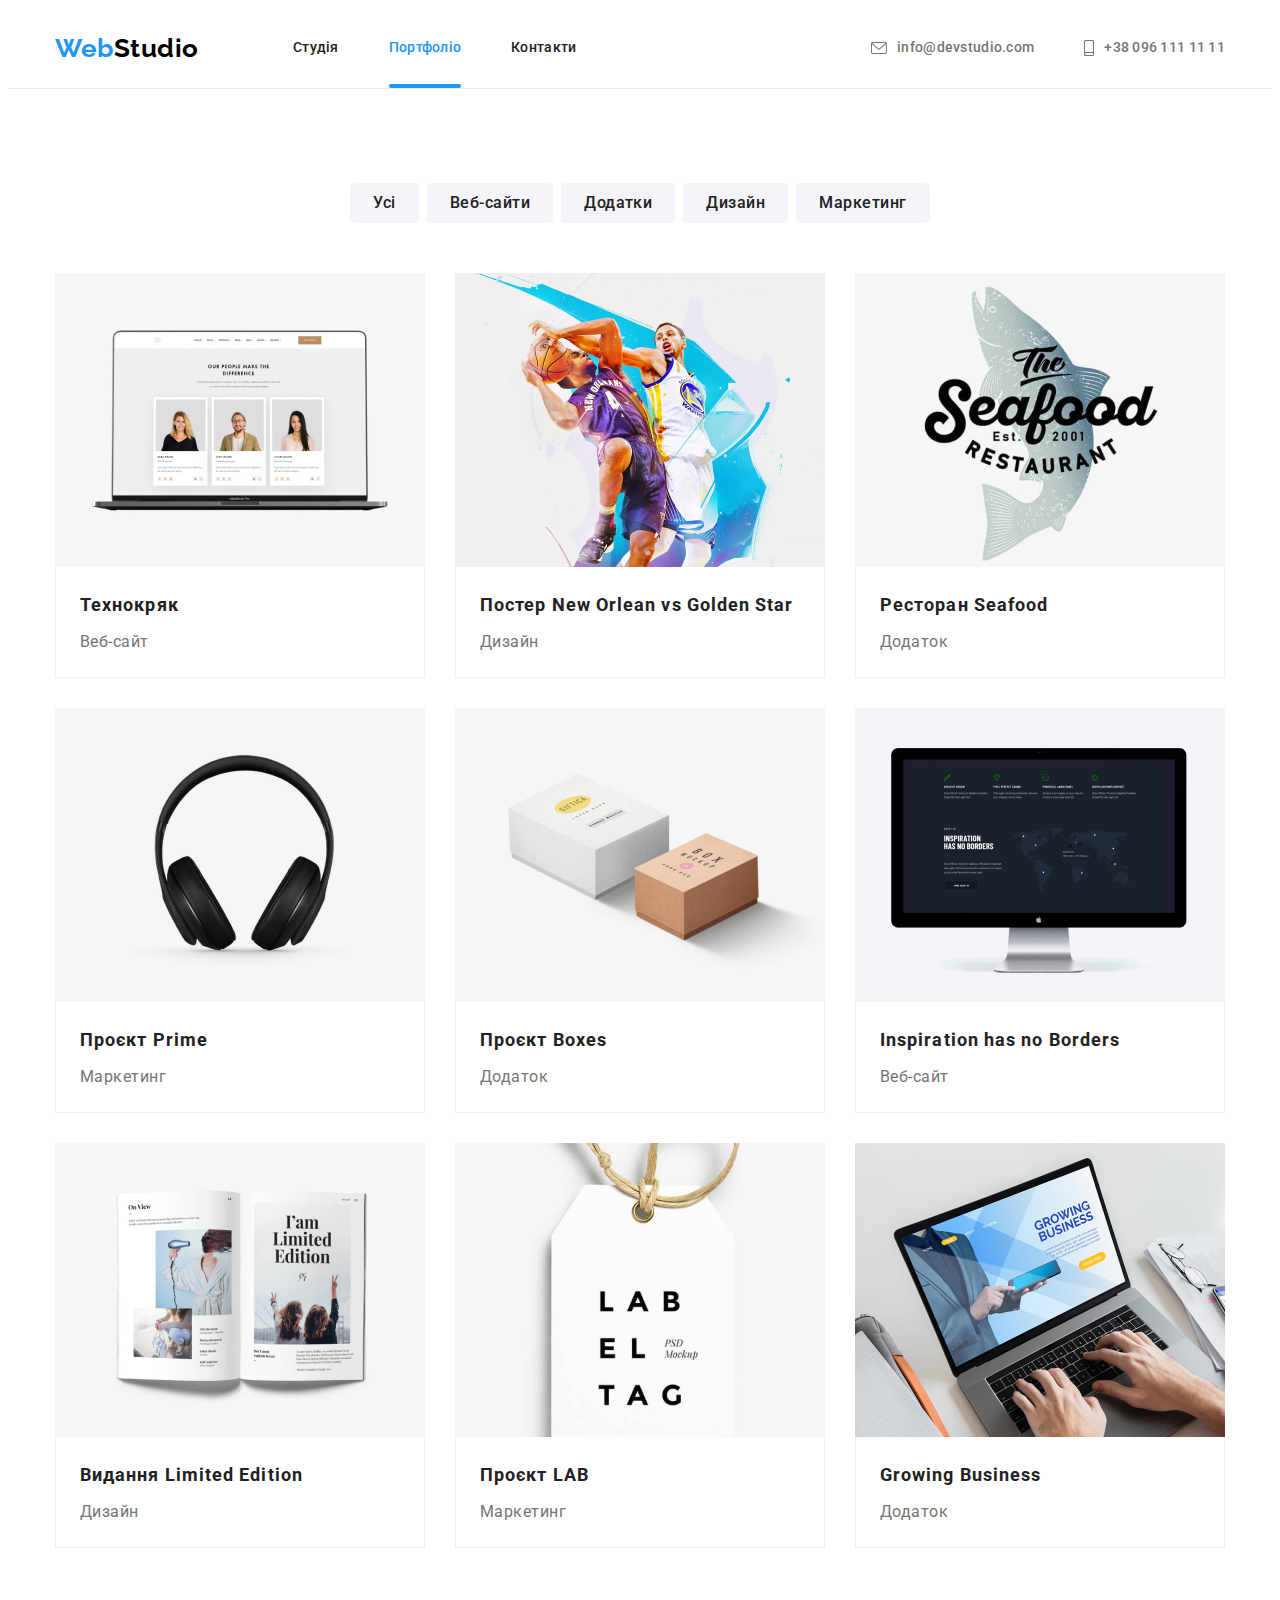
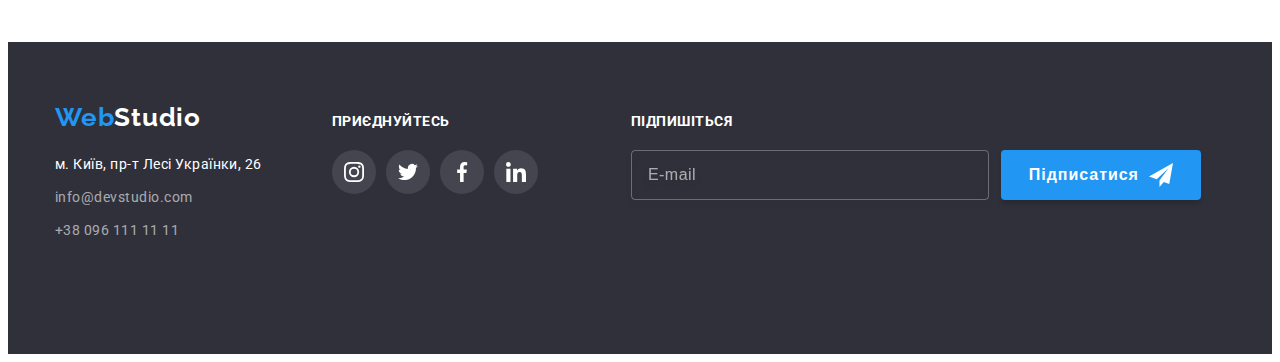
==== portfolio.html @ f52bf589 "first" ====
<!DOCTYPE html>
<html lang="uk">
<head>
    <meta charset="UTF-8">
    <meta http-equiv="X-UA-Compatible" content="IE=edge">
    <meta name="viewport" content="width=device-width, initial-scale=1.0">
    <title>Портфоліо</title>
    <link rel="stylesheet" href="https://cdnjs.cloudflare.com/ajax/libs/modern-normalize/1.1.0/modern-normalize.min.css" integrity="sha512-wpPYUAdjBVSE4KJnH1VR1HeZfpl1ub8YT/NKx4PuQ5NmX2tKuGu6U/JRp5y+Y8XG2tV+wKQpNHVUX03MfMFn9Q==" crossorigin="anonymous" referrerpolicy="no-referrer" />
    <link rel="stylesheet" href="./css/styles.css">
    <link rel="stylesheet" href="https://fonts.googleapis.com/css2?family=Raleway:wght@700&family=Roboto:wght@400;500;700;900&display=swap">
</head>
<body>
     <!-- Шапка  -->
     <header class="header-border">
        <div class="container header-flex"> 
            <nav class="navigait"> 
                <!-- Лого -->
                <a href="#" class="logo"><span class="logo-blue">Web</span>Studio</a>
                 <!-- Навігація по сайту -->
                <ul class="navi">
                    <li class="navi-list"><a href="./index.html" class="navi-link">Студія</a>
                    </li> 
                    <li class="navi-list"><a href="./portfolio.html" class="navi-link current">Портфоліо</a>
                    </li>
                    <li class="navi-list"><a href="#" class="navi-link">Контакти</a>
                    </li>
                </ul>             
            </nav>         
                <!-- Контакти -->    
                <ul class="contacts">
                    <li class="contact-list">
                        <a href="mailto:info@devstudio.com" class="contacts-link">
                            <svg class="contacts-icon" width="16" height="12"><use href="images/icons.svg#icon-envelope"></use></svg>info@devstudio.com</a>
                    </li>         
                    <li class="contact-list">
                        <a href="tel:+380961111111" class="contacts-link">
                            <svg class="contacts-icon" width="10" height="16">
                                <use href="images/icons.svg#icon-smartphone"></use></svg>+38 096 111 11 11</a> 
                    </li>
                 </ul>
        </div> 
    </header>
    <main>
        <section class="section">
            <div class="container">
                <h1 class="visually-hidden">Портфоліо</h1>     
                <!-- Фільтри -->
                <ul class="filters">
                    <li class="filters-list">
                        <button type="button" class="filters-button">Усі</button>
                    </li>
                    <li class="filters-list">
                        <button type="button" class="filters-button">Веб-сайти</button>
                    </li>
                    <li class="filters-list">
                        <button type="button" class="filters-button">Додатки</button>
                    </li>
                    <li class="filters-list">
                        <button type="button" class="filters-button">Дизайн</button>
                    </li>
                    <li class="filters-list">
                        <button type="button" class="filters-button">Маркетинг</button>
                    </li>
                </ul>
                <!--Проекти-->
                <ul class="projects">
                    <li class="project-list">
                        <a href="" class="project-link">
                            <div class="project-img">
                                <img src="./images/portfolio/image-1.jpg" alt="Дисплей ноутбуку" width="370">
                                <div class="project-overlay">
                                    <p>Ресурс пропонує комплексні пропозиції з різним рівнем функціоналу та сервісів. Все це дозволить відвідувачу отримати
                                    вичерпні відомості про компанію чи приватну особу.</p>
                                </div>
                            </div>
                            <div class="signature">
                                <h3 class="project-name">Технокряк</h3>
                                <p class="project-text">Веб-сайт</p>
                            </div>
                        </a>
                    </li>
                    <li class="project-list">
                        <a href="" class="project-link">
                            <div class="project-img">
                                <img src="./images/portfolio/image-2.jpg" alt="Два баскетболісти" width="370">
                                <div class="project-overlay">
                                    <p>Ресурс пропонує комплексні пропозиції з різним рівнем функціоналу та сервісів. Все це дозволить відвідувачу отримати
                                     вичерпні відомості про компанію чи приватну особу.</p>
                                </div>
                            </div>
                            <div class="signature">
                                <h3 class="project-name">Постер New Orlean vs Golden Star</h3>
                                <p class="project-text">Дизайн</p>
                            </div>
                        </a>
                    </li>
                    <li class="project-list"> 
                        <a href="" class="project-link">
                            <div class="project-img">
                                <img src="./images/portfolio/image-3.jpg" alt="Логотип ресторану" width="370">
                                <div class="project-overlay">
                                    <p>Ресурс пропонує комплексні пропозиції з різним рівнем функціоналу та сервісів. Все це дозволить відвідувачу отримати
                                    вичерпні відомості про компанію чи приватну особу.</p>
                                </div>
                            </div>
                            <div class="signature">
                                <h3 class="project-name">Ресторан Seafood</h3>
                                <p class="project-text">Додаток</p>
                            </div>
                        </a>                        
                    </li>
                    <li class="project-list">
                        <a href="" class="project-link">
                            <div class="project-img">
                                <img src="./images/portfolio/image-4.jpg" alt="Навушники" width="370">
                                <div class="project-overlay">
                                <p>Ресурс пропонує комплексні пропозиції з різним рівнем функціоналу та сервісів. Все це дозволить відвідувачу отримати вичерпні відомості про компанію чи приватну особу.</p>
                                </div>
                            </div>
                            <div class="signature">
                                <h3 class="project-name">Проєкт Prime</h3>
                                <p class="project-text">Маркетинг</p>
                            </div>
                        </a>
                    </li>
                    <li class="project-list">
                        <a href="" class="project-link">
                            <div class="project-img">
                                <img src="./images/portfolio/image-5.jpg" alt="Дві коробки" width="370">
                                <div class="project-overlay">
                                    <p>Ресурс пропонує комплексні пропозиції з різним рівнем функціоналу та сервісів. Все це дозволить відвідувачу отримати
                                    вичерпні відомості про компанію чи приватну особу.</p>
                                </div>
                            </div>
                            <div class="signature">
                                <h3 lang="en" class="project-name">Проєкт Boxes</h3>
                                <p class="project-text">Додаток</p>
                            </div>
                        </a>
                    </li>
                    <li class="project-list">
                        <a href="" class="project-link">
                            <div class="project-img">
                                <img src="./images/portfolio/image-6.jpg" alt="Монітор" width="370">
                                <div class="project-overlay">
                                    <p>Ресурс пропонує комплексні пропозиції з різним рівнем функціоналу та сервісів. Все це дозволить відвідувачу отримати
                                    вичерпні відомості про компанію чи приватну особу.</p>
                                </div>
                            </div>
                            <div class="signature">
                                <h3 lang="en" class="project-name">Inspiration has no Borders</h3>
                                <p class="project-text">Веб-сайт</p>
                            </div>
                        </a>
                    </li>
                    <li class="project-list"> 
                        <a href="" class="project-link">
                            <div class="project-img">
                                <img src="./images/portfolio/image-7.jpg" alt="Розворот журналу" width="370">
                                <div class="project-overlay">
                                    <p>Ресурс пропонує комплексні пропозиції з різним рівнем функціоналу та сервісів. Все це дозволить відвідувачу отримати
                                    вичерпні відомості про компанію чи приватну особу.</p>
                                </div>
                            </div>
                            <div class="signature">
                                <h3 lang="en" class="project-name">Видання Limited Edition</h3>
                                <p class="project-text">Дизайн</p>
                        </div>
                        </a>
                    </li>
                    <li class="project-list">
                        <a href="" class="project-link">
                            <div class="project-img">
                                <img src="./images/portfolio/image-8.jpg" alt="Лейбл" width="370">
                                <div class="project-overlay">
                                    <p>Ресурс пропонує комплексні пропозиції з різним рівнем функціоналу та сервісів. Все це дозволить відвідувачу отримати
                                    вичерпні відомості про компанію чи приватну особу.</p>
                                </div>
                            </div>
                            <div class="signature">
                                <h3 lang="en" class="project-name">Проєкт LAB</h3>
                                <p class="project-text">Маркетинг</p>
                            </div>
                        </a>
                    </li>
                    <li class="project-list">
                        <a href="" class="project-link">
                            <div class="project-img">
                                <img src="./images/portfolio/image-9.jpg" alt="Ноутбук із презентацією" width="370">
                                <div class="project-overlay">
                                    <p>Ресурс пропонує комплексні пропозиції з різним рівнем функціоналу та сервісів. Все це дозволить відвідувачу отримати
                                    вичерпні відомості про компанію чи приватну особу.</p>
                                </div>
                            </div>
                            <div class="signature">
                                <h3 lang="en" class="project-name">Growing Business</h3>
                                <p class="project-text">Додаток</p>
                        </div>
                        </a>
                    </li>
                </ul>
            </div>
        </section>
    </main>
    <!-- Footer -->
    <footer class="footer-style">
        <div class="container">
            <ul class="footer-flex">
                <li>
                    <a href="#" class="foot logo"><span class="logo-blue">Web</span>Studio</a>
                    <!-- Адрес-подвал class="foot-address" -->
                    <address>
                        <ul>
                            <li>
                                <a href="https://goo.gl/maps/4996Xed7HbbkdrFU8" target="_blank"
                                    rel="nofollow noopener noreferrer" class="foot-add-map">
                                    м. Київ, пр-т Лесі Українки, 26 </a>
                            </li>
                            <li>
                                <a href="mailto:info@devstudio.com" target="_blank"
                                    class="foot-add-link">info@devstudio.com</a>
                            </li>
                            <li>
                                <a href="tel:+380961111111" target="_blank" class="foot-add-link">+38 096 111 11 11</a>
                            </li>
                        </ul>
                    </address>
                </li>
                <li class="foter-item">
                    <div class="footer social-conteiner">
                        <h3 class="footer-social-name">Приєднуйтесь</h3>
                        <ul class="footer social-list">
                            <li class="footer social-item">
                                <a href="#" class="footer social-link">
                                    <svg class="footer social-icon" width="20px" height="20px">
                                        <use href="./images/icons.svg#icon-instagram"></use>
                                    </svg>
                                </a>
                            </li>
                            <li class="footer social-item">
                                <a href="#" class="footer social-link">
                                    <svg class="footer social-icon" width="20" height="20">
                                        <use href="./images/icons.svg#icon-twitter"></use>
                                    </svg>
                                </a>
                            </li>
                            <li class="footer social-item">
                                <a href="#" class="footer social-link">
                                    <svg class="footer social-icon" width="20" height="20">
                                        <use href="./images/icons.svg#icon-facebook"></use>
                                    </svg>
                                </a>
                            </li>
                            <li class="footer social-item">
                                <a href="#" class="footer social-link">
                                    <svg class="footer social-icon" width="20" height="20">
                                        <use href="./images/icons.svg#icon-linkedin"></use>
                                    </svg>
                                </a>
                            </li>
                        </ul>
                    </div>
                </li>
                <li class="footer-input">
                    <h3 class="footer-input-text">Підпишіться</h3>
                    <form class="footer-form">
                        <input class="subscribe-input" type="email" name="subscribe-input" id="subscribe-input" placeholder="E-mail">
                        <button type="button" class="subscribe">Підписатися
                            <svg class="" width="24" height="24">
                                <use href="./images/icons.svg#icon-send-email"></use>
                            </svg>
                        </button>
                    </form>
                </li>
            </ul>
        </div>
    </footer>
</body>
</html>
---- css/styles.css ----
*,
::after,
::before {
    box-sizing: border-box;
}

:root {
    --main-white-color: #ffffff;
    --primary-background-color: #F5F4FA;
    --secondary-background-color: #2F303A;
    --primary-text-color: #212121;
    --secondary-text-color: #757575;
    --first-logo-color: #000000;
    --nav-color: #2196F3;
}

body {
    color: var(--secondary-text-color);
    font-family: "Roboto", sans-serif;
    background-color: var(--main-white-color);
    letter-spacing: 0.03em;
}

h1,
h2,
h3,
p {
    margin-top: 0;
    margin-bottom: 0;
}

ul, li {
    list-style: none;
    padding: 0;
    margin: 0;
}

a {
    text-decoration: none;
}

img {
    display: block;
    max-width: 100%;
    height: auto;
    margin-right: 0;
    object-fit: contain;
} 

.visually-hidden {
    position: absolute;
    white-space: nowrap;
    width: 1px;
    height: 1px;
    overflow: hidden;
    border: 0;
    padding: 0;
    clip: rect(0 0 0 0);
    clip-path: inset(50%);
    margin: -1px;  
}      

.section {
    padding: 94px 0;
}

.container {
    margin-left: auto;
    margin-right: auto;
    width: 1200px;
    padding: 0 15px;
}

/* Шапка */
/* Лого */
.header-border {
    border-bottom: 1px solid #ECECEC;
}
.header-flex {
    display: flex;
    justify-content: space-between;
}

.navigait {
    display: flex;
    align-items: center;
}

.logo {
    width: 145px;
    height: 31px;
    margin-right: 93px;
    
    color: var(--first-logo-color);
    font-family: "Raleway", sans-serif;
    font-weight: 700;
    font-size: 26px;
    line-height: 1.19;
    letter-spacing: 0.02em;
}

.logo-blue {
    color: var(--nav-color);
}

 /* Навігація по сайту + контакти */

.navi {
    display: flex;
}

.navi-list {
    display: block;
    margin-right: 50px;
}
.navi-list:last-child {
    margin-right: 0;
}
.navi-link { 
    position: relative;

    display: block;
    padding: 32px 0;
    
    transition: color 250ms cubic-bezier(0.4, 0, 0.2, 1);

    color: var(--primary-text-color);
    font-weight: 500;
    font-size: 14px;
    line-height: 1.14;
    letter-spacing: 0.02em;
    }

.navi-list .navi-link.current {
    color: var(--nav-color);
}
.navi-link::after {
    display: block;
    position: absolute;
    content: "";
    bottom: 0;

    opacity: 0;
    transition: 250ms cubic-bezier(0.4, 0, 0.2, 1);

    width: 100%;
    height: 4px;
    background-color: var(--nav-color);
    border-radius: 2px;
    align-items: center; 
}

.current::after,
.navi-link:hover::after,
.navi-link:focus::after {
    opacity: 1;
}

.contacts {
    display: flex;
    align-items: center;
    margin-left: auto;
} 
.contact-list {
    margin-left: 50px;
} 
.contact-list:first-child {
    margin-left: 0;
}

.contacts-link {
    display: flex;
    padding: 32px 0;
    color: var(--secondary-text-color);
    Font-weight: 500;
    font-size: 14px;
    Line-height: 1.14;
    letter-spacing: 0.02em;

    transition: color 250ms cubic-bezier(0.4, 0, 0.2, 1);
}

.contacts-icon {
    margin-right: 10px;
    display: inline-block; 
    align-self: center;
    fill: currentColor;   
}

.navi-link:focus,
.contacts-link:focus,
.foot-add-link:focus,
.foot-add-map:focus,
.navi-link:hover,
.contacts-link:hover,
.foot-add-link:hover,
.foot-add-map:hover {
    color: var(--nav-color);
}
  

/* Hero */
.hero {
    padding: 200px 0;
    max-width: 1600px;
    margin-left: auto;
    margin-right: auto;
    background-size: cover;
    background-position: center;
    background-color: #c4c4c4; 
    background-image: 
    linear-gradient(to left, rgba(47, 48, 58, 0.4), rgba(47, 48, 58, 0.4)),
    url("../images/studio/hero-img.jpg");

    text-align: center;
}

.hero-text {
    width: 696px;
    margin: 0 auto;

    color: var(--main-white-color);
    font-weight: 900;
    font-size: 44px;
    line-height: 1.36;
    letter-spacing: 0.06em;
    text-transform: uppercase;
    text-align: center;
}

.hero-button {
    border: 0;
    padding: 10px 32px;
    margin-top: 30px;
    border-radius: 4px;
    background-color: var(--nav-color);

    color: var(--main-white-color);
    font-family: "Roboto", sans-serif;
    font-weight: 700;
    font-size: 16px;
    line-height: 1.88;
    letter-spacing: 0.06em;
    box-shadow: 0px 4px 4px rgba(0, 0, 0, 0.15);

    transition: background-color 250ms cubic-bezier(0.4, 0, 0.2, 1);
   
    cursor: pointer;
}

.hero-button:hover,
.hero-button:focus {
    background-color: #188CE8;
    color: #ffffff;
}

/* ОСОБЛИВОСТІ */
.peculiarities-list {
    display: flex;
    gap: 30px;
}
.peculiarities-item {
    flex-basis: calc((100%-90px)/3);
}

/* Картинки */
.peculiarities-icon-item {
    display: flex;
    margin-bottom: 30px;
    content: "";
    background-repeat: no-repeat;
    background-color: #F5F4FA;
    height: 120px;
    justify-content: center;
    align-items: center;
   
}

.peculiarities-name {
    margin-bottom: 10px;

    color: var(--primary-text-color);
    font-weight: 700;
    font-size: 14px;
    line-height: 1.14;
}

.peculiarities-text {
    font-size: 14px;
    line-height: 1.7;
}

/* Чим ми займаємось */

.capabilities {
    padding-top: 0;
}
.capabilities-list{
    display: flex;
    margin-top: 50px;
    gap: 30px;
}

.capabilities-title,
.team-title,
.client-title {
    color: var(--primary-text-color);
    font-weight: 700;
    font-size: 36px;
    line-height: 1.17;
    text-align: center;
}

.capabilities-item {
    position: relative;
}

.capabilities-label {
    position: absolute;
    bottom: 0;
    width: 100%;
    height: 70px;
    background-color: rgba(47, 48, 58, 0.8);
    
    color: var(--main-white-color);
    font-weight: 700;
    font-size: 14px;
    line-height: 1.14;
    text-align: center;
    text-transform: uppercase;
    
    padding: 27px;
}

 /* Наша команда */
.team {
    background-color: var(--primary-background-color);
}

.team-list {
    display: flex;
    gap: 30px;
    margin-top: 50px;
}

.team-item {
    background-color: var(--main-white-color);
    text-align: center;
    box-shadow: 0px 1px 3px rgba(0, 0, 0, 0.12),
                0px 1px 1px rgba(0, 0, 0, 0.14), 
                0px 2px 1px rgba(0, 0, 0, 0.2);
    border-radius: 0px 0px 4px 4px;
 }

 .team-cards {
    padding: 30px;
 }



.team-name {
    color: var(--primary-text-color);
    font-weight: 500;
    font-size: 16px;
    line-height: 1.19;
}

.team-job {
    margin-top: 10px;

    font-size: 16px;
    line-height: 1.19;
}
/* Соц. лінки */
.social-list {
    margin-top: 16px;
    
    display: flex;
    width: 206px;
    height: 44px;
    justify-content: center;
    align-items: center;
    gap: 10px;
}

.social-item {
    display: inline-flex;
    width: 44px;
    height: 44px;
    
    flex-basis: calc((100%-30)/4);
}

.social-link {
    display: inline-block;
    padding: 12px;
    border-radius: 50%;

    transition: background-color 250ms cubic-bezier(0.4, 0, 0.2, 1),
                color 250ms cubic-bezier(0.4, 0, 0.2, 1);

    color: #AFB1B8;
}

.social-icon {
    display: inline-block;
    fill: currentColor;
}

.social-link:hover,
.social-link:focus {
    color: var(--main-white-color);
    background-color: var(--nav-color);
    width: 44px;
    height: 44px;
    border-radius: 50%;
}


/* Постійні клієнти */
.client-list {
    display: flex;
    justify-content: center;
    align-items: center;
    margin-top: 50px;
    gap: 30px; 
}

.client-item {
    display: inline-flex;
    flex-basis: calc((100%-150px)/6);
}
.client-link {
    display: inline-block;
    padding: 16px 32px;
    width: 170px;
    height: 92px;
    border: 1px solid #AFB1B8;
    border-radius: 4px;

    transition: color 250ms cubic-bezier(0.4, 0, 0.2, 1),
                border-color 250ms cubic-bezier(0.4, 0, 0.2, 1);

    color: #afb1b8;
}
.client-link:hover,
.client-link:focus {
    color: var(--nav-color);
    border-color: var(--nav-color);
}

.client-icon {
    display: inline-block;

    fill: currentColor;
    width: 106px;
    height: 60px;
}

/* Подвал */

.footer-flex {
    display: flex;
}

.footer-style {
    padding: 60px 0;
    background-color: var(--secondary-background-color);
}

.foot.logo {
    margin-right: 0;
    color: var(--main-white-color);
    font-family: "Raleway", sans-serif;
    font-weight: 700;
    font-size: 26px;
    line-height: 1.19;
    letter-spacing: 0.03em;
}

address {
    margin-top: 20px;
}

.foot-add-map {
    color: var(--main-white-color);
    font-size: 14px;
    font-style: normal;
    line-height: 1.71;

    transition: color 250ms cubic-bezier(0.4, 0, 0.2, 1);
}
.foot-add-link {
    display: block;
    margin-top: 9px;

    transition: color 250ms cubic-bezier(0.4, 0, 0.2, 1);

    color: rgba(255, 255, 255, 0.6);
    font-size: 14px;
    font-style: normal;
    line-height: 1.7;
}

.foter-item {
    display: inline-flex;
    margin-left: 70px;
}

.footer.social-conteiner {
    padding: 0;
    margin-top: 12px;
}

.footer-social-name, 
.footer-input-text {
    font-weight: 700;
    font-size: 14px;
    line-height: 1.14;
    text-transform: uppercase;

    color: var(--main-white-color);
}

.footer.social-list {
    margin-top:20px;
}

.footer.social-link {
    background-color: rgba(255, 255, 255, 0.1);
    border-radius: 50%;

    transition: background-color 250ms cubic-bezier(0.4, 0, 0.2, 1);
}

.footer.social-icon {
    fill: var(--main-white-color);
}

.footer.social-link:hover,
.footer.social-link:focus {
    background-color: var(--nav-color);
}

.footer-input {
    display: inline-block;
    margin-top: 12px;
    margin-bottom: 94px;
    margin-left: 93px;
}
.footer-form {
    display: flex;
    margin-top: 20px;
    gap: 12px;
    align-items: center;
}
.subscribe-input {
    height: 50px;
    width: 358px;
    padding: 15px 16px;

    transition: border 250ms cubic-bezier(0.4, 0, 0.2, 1);

    font-weight: 400;
    font-size: 16px;
    line-height: 1.25;
    letter-spacing: 0.03em;

    color: rgba(255, 255, 255, 0.6);
    background-color: inherit;
    border: 1px solid rgba(255, 255, 255, 0.3);
    filter: drop-shadow(0px 4px 4px rgba(0, 0, 0, 0.15));
    border-radius: 4px;
}

.subscribe-input::placeholder {

    font-weight: 400;
    font-size: 16px;
    line-height: 1.25;

    display: flex;
    align-items: center;
    letter-spacing: 0.03em;

    color: rgba(255, 255, 255, 0.6);
}

.subscribe {
    display: flex;
    justify-content: center;
    align-items: center;
    gap: 10px;
    width: 200px;
    height: 50px;

    font-weight: 700;
    font-size: 16px;
    line-height: 1.88;
    letter-spacing: 0.06em;

    color: var(--main-white-color);
    background: var(--nav-color);
    border: 1px solid transparent;
    box-shadow: 0px 4px 4px rgba(0, 0, 0, 0.15);
    border-radius: 4px;

    cursor: pointer;
}

 /* PORTFOLIO */

 .filters {
    display: flex;
    justify-content: center;
}

.filters-list:not(:last-child) {
    margin-right: 8px;
}

.filters-button {
    display: inline-block;
    border: 1px solid transparent;
    border-radius: 4px;
    padding: 6px 22px;

    background-color: var(--primary-background-color);
    color: var(--primary-text-color);
    font-family: "Roboto", sans-serif;
    font-weight: 500;
    font-size: 16px;
    line-height: 1.62;
    letter-spacing: 0.03em;
    text-align: center;
    
    transition: color 250ms cubic-bezier(0.4, 0, 0.2, 1),
                background-color 250ms cubic-bezier(0.4, 0, 0.2, 1),
                box-shadow 250ms cubic-bezier(0.4, 0, 0.2, 1);
                
    cursor: pointer;
}


.filters-button:hover,
.filters-button:focus {
    background-color: var(--nav-color);
    box-shadow: 0px 3px 1px rgba(0, 0, 0, 0.1),
                0px 1px 2px rgba(0, 0, 0, 0.08), 
                0px 2px 2px rgba(0, 0, 0, 0.12);
    color: var(--main-white-color);
}
 
/* Проекти */

.projects {
    display: flex;
    flex-wrap: wrap;
    justify-content: center;
    align-items: center;
    margin-top: 50px;
    gap: 30px;
}

.project-list {
    background-color: var(--main-white-color);
}

.project-link {
    display: inline-block;
    transition: box-shadow 250ms cubic-bezier(0.4, 0, 0.2, 1);
}

.project-img {
    position: relative;
    overflow: hidden;
}

.project-overlay {
    position: absolute;
    bottom: 0;
    left: 0;
    width: 100%;
    height: 295px;
    background-color: var(--nav-color);
    opacity: 0.9;

    transform: translateY(100%);
    transition: transform 250ms cubic-bezier(0.4, 0, 0.2, 1);

    color: var(--main-white-color);
    font-weight: 400;
    font-size: 18px;
    line-height: 1.56;
    text-align: left;

    padding: 63px 24px;;
}

.project-link:hover .project-overlay,
.project-link:focus .project-overlay {
    transform: translateY(0);
}

.project-link:hover,
.project-link:focus {
    box-shadow: 0px 1px 1px rgba(0, 0, 0, 0.12), 
                0px 4px 4px rgba(0, 0, 0, 0.06), 
                1px 4px 6px rgba(0, 0, 0, 0.16);
}
.signature {
    padding: 20px 24px;

    max-width: 370px;
    border-right: 1px solid #eeeeee;
    border-left:1px solid #eeeeee;
    border-bottom: 1px solid #eeeeee;
}
.project-name {
    margin-bottom: 4px;
     
    color: var(--primary-text-color);
    font-weight: 700;
    font-size: 18px;
    line-height: 2;
    letter-spacing: 0.06em;
}

.project-text {
    color: var(--secondary-text-color);
    font-size: 16px;
    line-height: 1.88;
} 
 /* Модальне вікно */

.backdrop {
    position: fixed;
    top: 0;
    left: 0;
    width: 100%;
    height: 100%;

    transition: 250ms cubic-bezier(0.4, 0, 0.2, 1);
    background-color: rgba(0, 0, 0, 0.2) ;
}

 /* .backdrop.is-hidden {
    visibility: hidden;
    opacity: 0;
    pointer-events: none;
} */

.modal {
    position: absolute;
    top: 50%;
    left: 50%;
    transform: translate(-50%, -50%);
    padding: 40px;
    
    width: 100%;
    max-width: 528px;
    background-color: var(--main-white-color);
    box-shadow: 0px 1px 3px rgba(0, 0, 0, 0.12), 
                0px 1px 1px rgba(0, 0, 0, 0.14), 
                0px 2px 1px rgba(0, 0, 0, 0.2);
    border-radius: 4px;
}

.modal-title {
    font-weight: 700;
    font-size: 20px;
    text-align: center;

    margin-bottom: 12px;
    color: var(--primary-text-color);
}

.button-close {
    position: absolute;
    top: 8px;
    right: 8px;
    width: 30px;
    height: 30px;

    background-color: var(--main-white-color);
    border: 1px solid rgba(0, 0, 0, 0.1);
    border-radius: 50%;
    
    cursor: pointer;
 }

 .button-svg {
    position: absolute;
    transition: fill 250ms cubic-bezier(0.4, 0, 0.2, 1);
   
    top: 6px;
    right: 6px;
    fill: #000000;
    max-width: 18px;
    max-height: 18px;
 }
 .button-svg:hover, 
 .button-svg:focus {
    fill: var(--nav-color);
 }
/* form */
.modal-form {
    display: block;
}

.modal-block {
    display: flex;
    flex-direction: column;
    margin-top: 10px;
}

 .modal-label {
    position: relative;
    display: inline-block;
    margin-bottom: 4px;

    font-weight: 400;
    font-size: 12px;
    letter-spacing: 0.01em;
    color: var(--secondary-text-color);
}
.modal-input {
    position: relative;    
    padding: 11px 12px 11px 40px;

    transition: border-color 250ms cubic-bezier(0.4, 0, 0.2, 1);
}

.form-svg {
    position: absolute;
    z-index: 1;
    left: 10%;

    transform: translateY(165%);
    transition: fill 250ms cubic-bezier(0.4, 0, 0.2, 1);
}

.modal-input:hover+.form-svg,
.modal-input:focus+.form-svg,
.modal-input:focus-visible+.form-svg {
    fill: var(--nav-color);
}

.textarea {
    padding: 12px 16px;
}
 .textarea::placeholder {
    font-weight: 400;
    font-size: 12px;
    letter-spacing: 0.01em;

    color: rgba(117, 117, 117, 0.5);
}
.modal-input,
.textarea {
    border: 1px solid rgba(33, 33, 33, 0.2);
    border-radius: 4px;

    transition: border-color 250ms cubic-bezier(0.4, 0, 0.2, 1);

    cursor: pointer;
}
.textarea:hover,
.textarea:focus,
.modal-input:hover,
.modal-input:focus {
    border-color: var(--nav-color);
}

 
.modal-input:focus-visible,
.textarea:focus-visible {
    outline: 1px solid var(--nav-color);
}


.modal-label.checkbox {
    display: flex;
    margin-top: 20px;
    align-items: center;
    cursor: pointer;
}

.modal-input-checkbox {
    height: 15px;
    width: 16px;
    margin-right: 7px;  
}

.modal-input-checkbox:checked + .chackbox-icon {
    appearance: none;
    width: 16px;
    height: 15px;
    background-image: url(../images/icons.svg#icon-icon-check);
}
.checkbox-icon {
    position: absolute;
    width: 16px;
    height: 15px;

    transition: background-image 250ms cubic-bezier(0.4, 0, 0.2, 1);
}
.checkbox-deal {
    color: var(--nav-color);
    text-decoration: underline;
    margin-left: 5px;
}

.modal-buttom {
    display: block;
    width: 200px;
    height: 50px;
    margin: 30px auto 0;

    transition: background-color 250ms cubic-bezier(0.4, 0, 0.2, 1);
   
    color: var(--main-white-color);
    background-color: var(--nav-color);
    box-shadow: 0px 4px 4px rgba(0, 0, 0, 0.15);
    border: 1px solid transparent;
    border-radius: 4px;
    cursor: pointer;
}

.modal-buttom:hover,
.modal-buttom:focus {
    background-color: #188CE8;
}
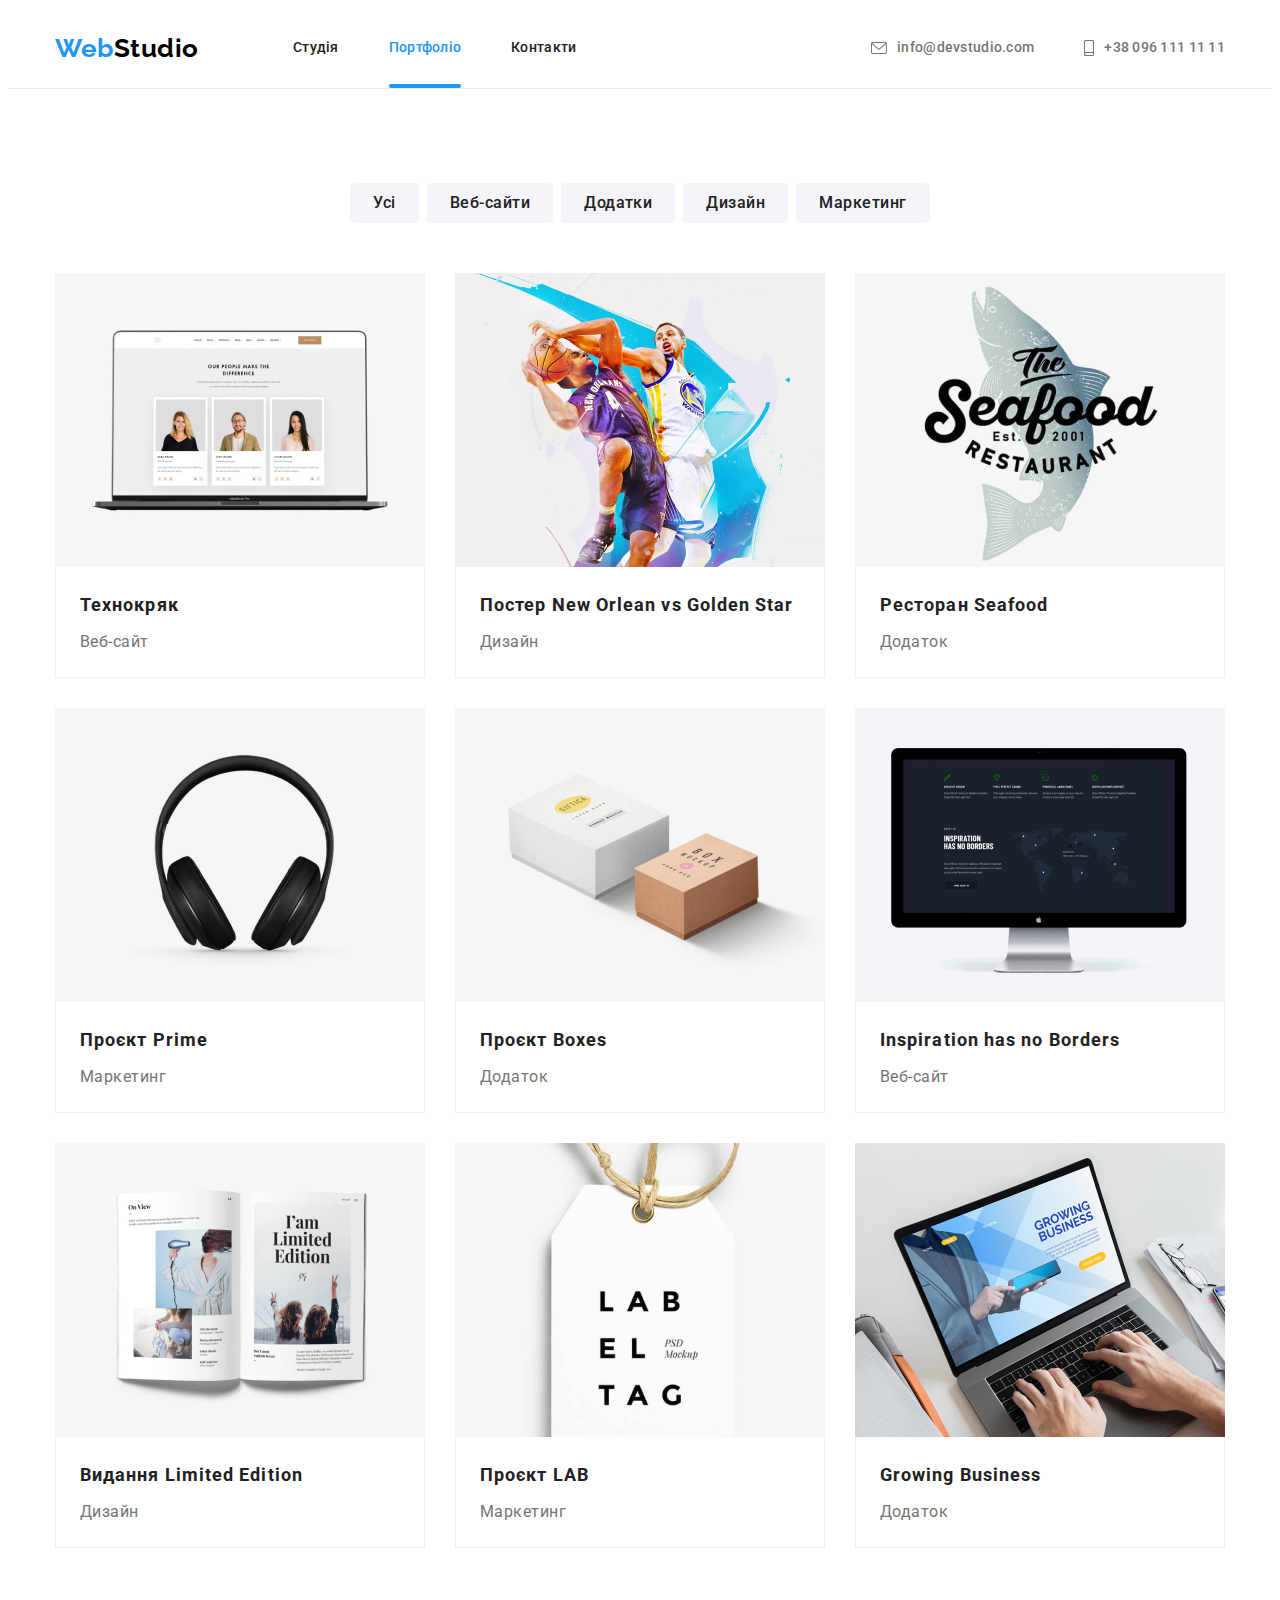
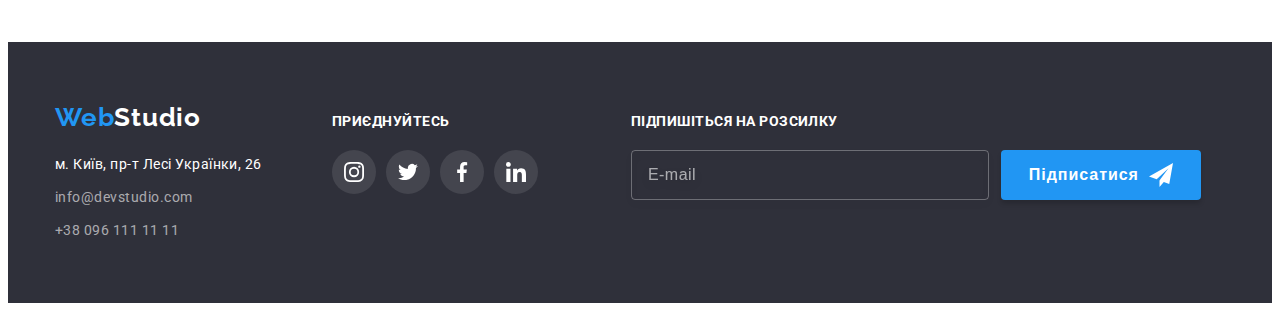
==== commit 2ed3c4e6: "Version 7" ====
--- a/portfolio.html
+++ b/portfolio.html
@@ -204,75 +204,69 @@
     </main>
     <!-- Footer -->
     <footer class="footer-style">
-        <div class="container">
-            <ul class="footer-flex">
-                <li>
-                    <a href="#" class="foot logo"><span class="logo-blue">Web</span>Studio</a>
-                    <!-- Адрес-подвал class="foot-address" -->
-                    <address>
-                        <ul>
-                            <li>
-                                <a href="https://goo.gl/maps/4996Xed7HbbkdrFU8" target="_blank"
-                                    rel="nofollow noopener noreferrer" class="foot-add-map">
-                                    м. Київ, пр-т Лесі Українки, 26 </a>
-                            </li>
-                            <li>
-                                <a href="mailto:info@devstudio.com" target="_blank"
-                                    class="foot-add-link">info@devstudio.com</a>
-                            </li>
-                            <li>
-                                <a href="tel:+380961111111" target="_blank" class="foot-add-link">+38 096 111 11 11</a>
-                            </li>
-                        </ul>
-                    </address>
-                </li>
-                <li class="foter-item">
-                    <div class="footer social-conteiner">
-                        <h3 class="footer-social-name">Приєднуйтесь</h3>
-                        <ul class="footer social-list">
-                            <li class="footer social-item">
-                                <a href="#" class="footer social-link">
-                                    <svg class="footer social-icon" width="20px" height="20px">
-                                        <use href="./images/icons.svg#icon-instagram"></use>
-                                    </svg>
-                                </a>
-                            </li>
-                            <li class="footer social-item">
-                                <a href="#" class="footer social-link">
-                                    <svg class="footer social-icon" width="20" height="20">
-                                        <use href="./images/icons.svg#icon-twitter"></use>
-                                    </svg>
-                                </a>
-                            </li>
-                            <li class="footer social-item">
-                                <a href="#" class="footer social-link">
-                                    <svg class="footer social-icon" width="20" height="20">
-                                        <use href="./images/icons.svg#icon-facebook"></use>
-                                    </svg>
-                                </a>
-                            </li>
-                            <li class="footer social-item">
-                                <a href="#" class="footer social-link">
-                                    <svg class="footer social-icon" width="20" height="20">
-                                        <use href="./images/icons.svg#icon-linkedin"></use>
-                                    </svg>
-                                </a>
-                            </li>
-                        </ul>
-                    </div>
-                </li>
-                <li class="footer-input">
-                    <h3 class="footer-input-text">Підпишіться</h3>
-                    <form class="footer-form">
-                        <input class="subscribe-input" type="email" name="subscribe-input" id="subscribe-input" placeholder="E-mail">
-                        <button type="button" class="subscribe">Підписатися
-                            <svg class="" width="24" height="24">
-                                <use href="./images/icons.svg#icon-send-email"></use>
-                            </svg>
-                        </button>
-                    </form>
-                </li>
-            </ul>
+        <div class="container footer-flex">
+            <div>
+                <a href="#" class="foot logo"><span class="logo-blue">Web</span>Studio</a>
+                <address>
+                    <ul>
+                        <li>
+                            <a href="https://goo.gl/maps/4996Xed7HbbkdrFU8" target="_blank"
+                                rel="nofollow noopener noreferrer" class="foot-add-map">м. Київ, пр-т Лесі Українки, 26</a>
+                        </li>
+                        <li>
+                            <a href="mailto:info@devstudio.com" target="_blank" class="foot-add-link">info@devstudio.com</a>
+                        </li>
+                        <li>
+                            <a href="tel:+380961111111" target="_blank" class="foot-add-link">+38 096 111 11 11</a>
+                        </li>
+                    </ul>
+                </address>
+            </div>
+            <div class="footer social-conteiner">
+                <h3 class="footer-social-name">Приєднуйтесь</h3>
+                <ul class="footer social-list">
+                    <li class="footer social-item">
+                        <a href="#" class="footer social-link">
+                            <svg class="footer social-icon" width="20px" height="20px">
+                                <use href="./images/icons.svg#icon-instagram"></use>
+                            </svg>
+                        </a>
+                    </li>
+                    <li class="footer social-item">
+                        <a href="#" class="footer social-link">
+                            <svg class="footer social-icon" width="20" height="20">
+                                <use href="./images/icons.svg#icon-twitter"></use>
+                            </svg>
+                        </a>
+                    </li>
+                    <li class="footer social-item">
+                        <a href="#" class="footer social-link">
+                            <svg class="footer social-icon" width="20" height="20">
+                                <use href="./images/icons.svg#icon-facebook"></use>
+                            </svg>
+                        </a>
+                    </li>
+                    <li class="footer social-item">
+                        <a href="#" class="footer social-link">
+                            <svg class="footer social-icon" width="20" height="20">
+                                <use href="./images/icons.svg#icon-linkedin"></use>
+                            </svg>
+                        </a>
+                    </li>
+                </ul>
+            </div>
+            <div class="footer-input">
+                <h3 class="footer-input-text">Підпишіться на розсилку</h3>
+                <form class="footer-form">
+                    <input class="subscribe-input" type="email" name="subscribe-input" id="subscribe-input"
+                        placeholder="E-mail">
+                    <button type="button" class="subscribe">Підписатися
+                        <svg class="" width="24" height="24">
+                            <use href="./images/icons.svg#icon-send-email"></use>
+                        </svg>
+                    </button>
+                </form>
+            </div>
         </div>
     </footer>
 </body>
--- a/css/styles.css
+++ b/css/styles.css
@@ -267,7 +267,6 @@
 .peculiarities-icon-item {
     display: flex;
     margin-bottom: 30px;
-    content: "";
     background-repeat: no-repeat;
     background-color: #F5F4FA;
     height: 120px;
@@ -350,13 +349,11 @@
                 0px 1px 1px rgba(0, 0, 0, 0.14), 
                 0px 2px 1px rgba(0, 0, 0, 0.2);
     border-radius: 0px 0px 4px 4px;
- }
-
- .team-cards {
+}
+
+.team-cards {
     padding: 30px;
- }
-
-
+}
 
 .team-name {
     color: var(--primary-text-color);
@@ -415,7 +412,6 @@
     height: 44px;
     border-radius: 50%;
 }
-
 
 /* Постійні клієнти */
 .client-list {
@@ -459,13 +455,14 @@
 
 /* Подвал */
 
-.footer-flex {
-    display: flex;
-}
-
 .footer-style {
     padding: 60px 0;
     background-color: var(--secondary-background-color);
+}
+
+.footer-flex {
+    display: flex;
+    align-items: baseline;
 }
 
 .foot.logo {
@@ -490,6 +487,7 @@
 
     transition: color 250ms cubic-bezier(0.4, 0, 0.2, 1);
 }
+
 .foot-add-link {
     display: block;
     margin-top: 9px;
@@ -502,14 +500,10 @@
     line-height: 1.7;
 }
 
-.foter-item {
-    display: inline-flex;
-    margin-left: 70px;
-}
-
+/* footer social */
 .footer.social-conteiner {
     padding: 0;
-    margin-top: 12px;
+    margin-left: 70px;
 }
 
 .footer-social-name, 
@@ -542,12 +536,13 @@
     background-color: var(--nav-color);
 }
 
+/* subscribe */
+
 .footer-input {
     display: inline-block;
-    margin-top: 12px;
-    margin-bottom: 94px;
     margin-left: 93px;
 }
+
 .footer-form {
     display: flex;
     margin-top: 20px;
@@ -708,6 +703,7 @@
                 0px 4px 4px rgba(0, 0, 0, 0.06), 
                 1px 4px 6px rgba(0, 0, 0, 0.16);
 }
+
 .signature {
     padding: 20px 24px;
 
@@ -716,6 +712,7 @@
     border-left:1px solid #eeeeee;
     border-bottom: 1px solid #eeeeee;
 }
+
 .project-name {
     margin-bottom: 4px;
      
@@ -744,11 +741,11 @@
     background-color: rgba(0, 0, 0, 0.2) ;
 }
 
- /* .backdrop.is-hidden {
+ .backdrop.is-hidden {
     visibility: hidden;
     opacity: 0;
     pointer-events: none;
-} */
+}
 
 .modal {
     position: absolute;
@@ -759,13 +756,16 @@
     
     width: 100%;
     max-width: 528px;
+    max-height: 581px;
     background-color: var(--main-white-color);
     box-shadow: 0px 1px 3px rgba(0, 0, 0, 0.12), 
                 0px 1px 1px rgba(0, 0, 0, 0.14), 
                 0px 2px 1px rgba(0, 0, 0, 0.2);
     border-radius: 4px;
 }
-
+.modal.window {
+    position: relative;
+}
 .modal-title {
     font-weight: 700;
     font-size: 20px;
@@ -775,48 +775,54 @@
     color: var(--primary-text-color);
 }
 
-.button-close {
+.modal-button-close {
     position: absolute;
+    display: flex;
     top: 8px;
     right: 8px;
     width: 30px;
     height: 30px;
-
+    justify-content: center;
+    align-items: center;
+    
     background-color: var(--main-white-color);
     border: 1px solid rgba(0, 0, 0, 0.1);
     border-radius: 50%;
     
     cursor: pointer;
- }
-
- .button-svg {
-    position: absolute;
+}
+
+.button-svg {
+    display: inline-flex;
     transition: fill 250ms cubic-bezier(0.4, 0, 0.2, 1);
    
-    top: 6px;
-    right: 6px;
-    fill: #000000;
+    fill: currentColor;
     max-width: 18px;
     max-height: 18px;
- }
- .button-svg:hover, 
- .button-svg:focus {
+
+    cursor: pointer;
+}
+
+.modal-button-close:focus .button-svg,
+.modal-button-close:hover .button-svg {
     fill: var(--nav-color);
- }
+} 
 /* form */
 .modal-form {
     display: block;
 }
 
 .modal-block {
+    position: relative;
     display: flex;
     flex-direction: column;
+}
+
+.modal-block:not(:first-child) {
     margin-top: 10px;
 }
 
  .modal-label {
-    position: relative;
-    display: inline-block;
     margin-bottom: 4px;
 
     font-weight: 400;
@@ -824,8 +830,8 @@
     letter-spacing: 0.01em;
     color: var(--secondary-text-color);
 }
+
 .modal-input {
-    position: relative;    
     padding: 11px 12px 11px 40px;
 
     transition: border-color 250ms cubic-bezier(0.4, 0, 0.2, 1);
@@ -833,10 +839,9 @@
 
 .form-svg {
     position: absolute;
-    z-index: 1;
-    left: 10%;
-
-    transform: translateY(165%);
+    top: 50%;
+    left: 12px;
+    
     transition: fill 250ms cubic-bezier(0.4, 0, 0.2, 1);
 }
 
@@ -847,7 +852,11 @@
 }
 
 .textarea {
+    height: 120px;
+    width: 448px;
     padding: 12px 16px;
+
+    resize: none;
 }
  .textarea::placeholder {
     font-weight: 400;
@@ -878,18 +887,38 @@
     outline: 1px solid var(--nav-color);
 }
 
+.modal-checkbox {
+    margin-top: 20px;
+
+}
 
 .modal-label.checkbox {
     display: flex;
-    margin-top: 20px;
-    align-items: center;
+    margin-bottom: 0;
+    justify-content: center;
+    align-items: flex-end;
+
     cursor: pointer;
 }
 
 .modal-input-checkbox {
-    height: 15px;
+    align-self: center;
+    height: 16px;
     width: 16px;
-    margin-right: 7px;  
+    margin-right: 7px;
+
+    font-size: 14px;
+    font-weight: 400;
+    line-height: 1.71;
+    color: var(--secondary-text-color);
+}
+
+.checkbox-icon {
+    position: absolute;
+    width: 16px;
+    height: 16px;
+
+    transition: background-image 250ms cubic-bezier(0.4, 0, 0.2, 1);
 }
 
 .modal-input-checkbox:checked + .chackbox-icon {
@@ -898,17 +927,13 @@
     height: 15px;
     background-image: url(../images/icons.svg#icon-icon-check);
 }
-.checkbox-icon {
-    position: absolute;
-    width: 16px;
-    height: 15px;
-
-    transition: background-image 250ms cubic-bezier(0.4, 0, 0.2, 1);
-}
+
 .checkbox-deal {
+    display: inline-block;
+    margin-left: 5px;
+    
     color: var(--nav-color);
     text-decoration: underline;
-    margin-left: 5px;
 }
 
 .modal-buttom {
